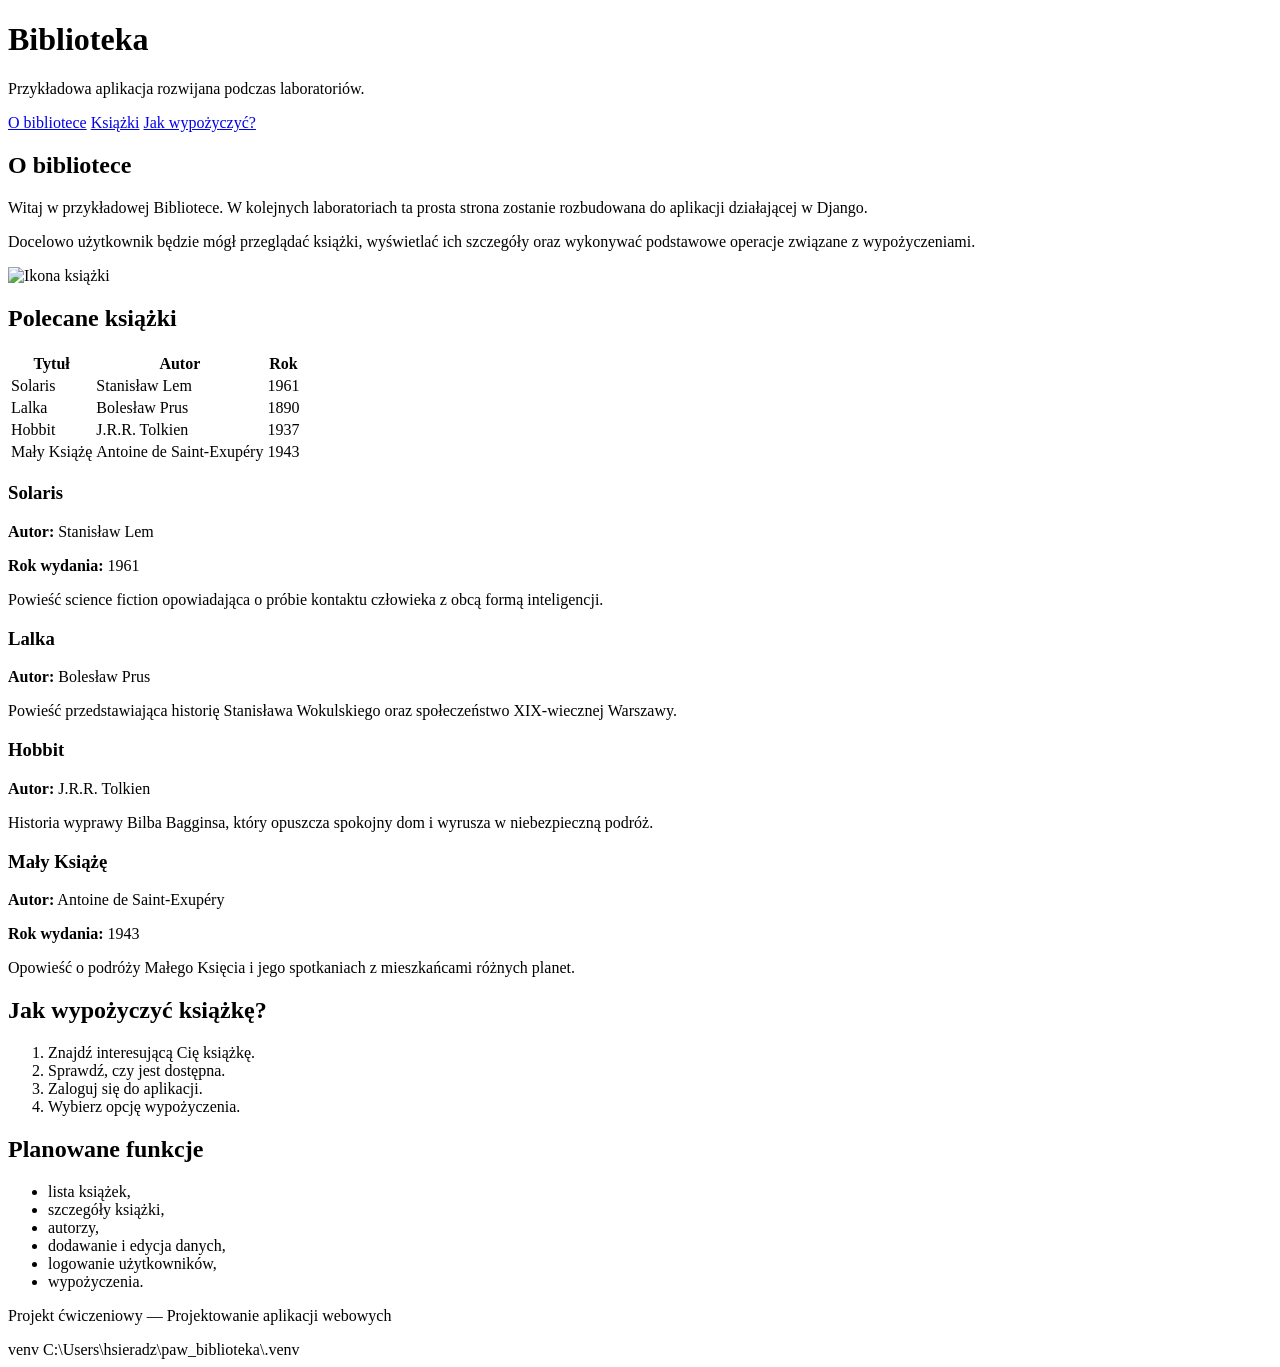
==== frontend/index.html @ b94fd69f "Dodano index.html" ====
<!DOCTYPE html>
<html lang="pl">
<head>
    <meta charset="UTF-8">
    <meta name="viewport" content="width=device-width, initial-scale=1.0">
    <title>Biblioteka</title>
</head>
<body>

    <header>
        <h1>Biblioteka</h1>

        <p>
            Przykładowa aplikacja rozwijana podczas laboratoriów.
        </p>

        <nav>
            <a href="#about">O bibliotece</a>
            <a href="#books">Książki</a>
            <a href="#rules">Jak wypożyczyć?</a>
        </nav>
    </header>

    <main>

        <section id="about">
            <h2>O bibliotece</h2>

            <p>
                Witaj w przykładowej Bibliotece.
                W kolejnych laboratoriach ta prosta strona zostanie
                rozbudowana do aplikacji działającej w Django.
            </p>

            <p>
                Docelowo użytkownik będzie mógł przeglądać książki,
                wyświetlać ich szczegóły oraz wykonywać podstawowe
                operacje związane z wypożyczeniami.
            </p>

            <img
                src="https://as1.ftcdn.net/v2/jpg/05/34/57/80/1000_F_534578021_LNlpDZRTrD1zPXBPe5HbHe4iBOq1Yq5d.jpg"
                alt="Ikona książki"
                width="120"
            >
        </section>

        <section id="books">
            <h2>Polecane książki</h2>

            <table>
                <thead>
                    <tr>
                        <th>Tytuł</th>
                        <th>Autor</th>
                        <th>Rok</th>
                    </tr>
                </thead>
                <tbody>
                    <tr>
                        <td>Solaris</td>
                        <td>Stanisław Lem</td>
                        <td>1961</td>
                    </tr>
                    <tr>
                        <td>Lalka</td>
                        <td>Bolesław Prus</td>
                        <td>1890</td>
                    </tr>
                    <tr>
                        <td>Hobbit</td>
                        <td>J.R.R. Tolkien</td>
                        <td>1937</td>
                    </tr>
                                    <tr>
                    <td>Mały Książę</td>
                    <td>Antoine de Saint-Exupéry</td>
                    <td>1943</td>
                </tr>
                </tbody>
            </table>

            <article>
                <h3>Solaris</h3>

                <div class="book-info">
                    <p>
                        <strong>Autor:</strong> Stanisław Lem
                    </p>

                    <p>
                        <strong>Rok wydania:</strong> 1961
                    </p>
                </div>

                <p>
                    Powieść science fiction opowiadająca o próbie
                    kontaktu człowieka z obcą formą inteligencji.
                </p>
            </article>

            <article>
                <h3>Lalka</h3>

                <p>
                    <strong>Autor:</strong> Bolesław Prus
                </p>

                <p>
                    Powieść przedstawiająca historię Stanisława
                    Wokulskiego oraz społeczeństwo XIX-wiecznej Warszawy.
                </p>
            </article>

            <article>
                <h3>Hobbit</h3>

                <p>
                    <strong>Autor:</strong> J.R.R. Tolkien
                </p>

                <p>
                    Historia wyprawy Bilba Bagginsa, który opuszcza
                    spokojny dom i wyrusza w niebezpieczną podróż.
                </p><article>


        <h3>Mały Książę</h3>

        <div class="book-info">
            <p>
                <strong>Autor:</strong> Antoine de Saint-Exupéry
            </p>

            <p>
                <strong>Rok wydania:</strong> 1943
            </p>
        </div>

        <p>
            Opowieść o podróży Małego Księcia i jego spotkaniach
            z mieszkańcami różnych planet.
        </p>
</article>
            </article>
        </section>

        <section id="rules">
            <h2>Jak wypożyczyć książkę?</h2>

            <ol>
                <li>Znajdź interesującą Cię książkę.</li>
                <li>Sprawdź, czy jest dostępna.</li>
                <li>Zaloguj się do aplikacji.</li>
                <li>Wybierz opcję wypożyczenia.</li>
            </ol>
        </section>

        <section>
            <h2>Planowane funkcje</h2>

            <ul>
                <li>lista książek,</li>
                <li>szczegóły książki,</li>
                <li>autorzy,</li>
                <li>dodawanie i edycja danych,</li>
                <li>logowanie użytkowników,</li>
                <li>wypożyczenia.</li>
            </ul>
        </section>

    </main>

    <footer>
        <p>
            Projekt ćwiczeniowy — Projektowanie aplikacji webowych
        </p>
    </footer>

</body>
</html>venv C:\Users\hsieradz\paw_biblioteka\.venv
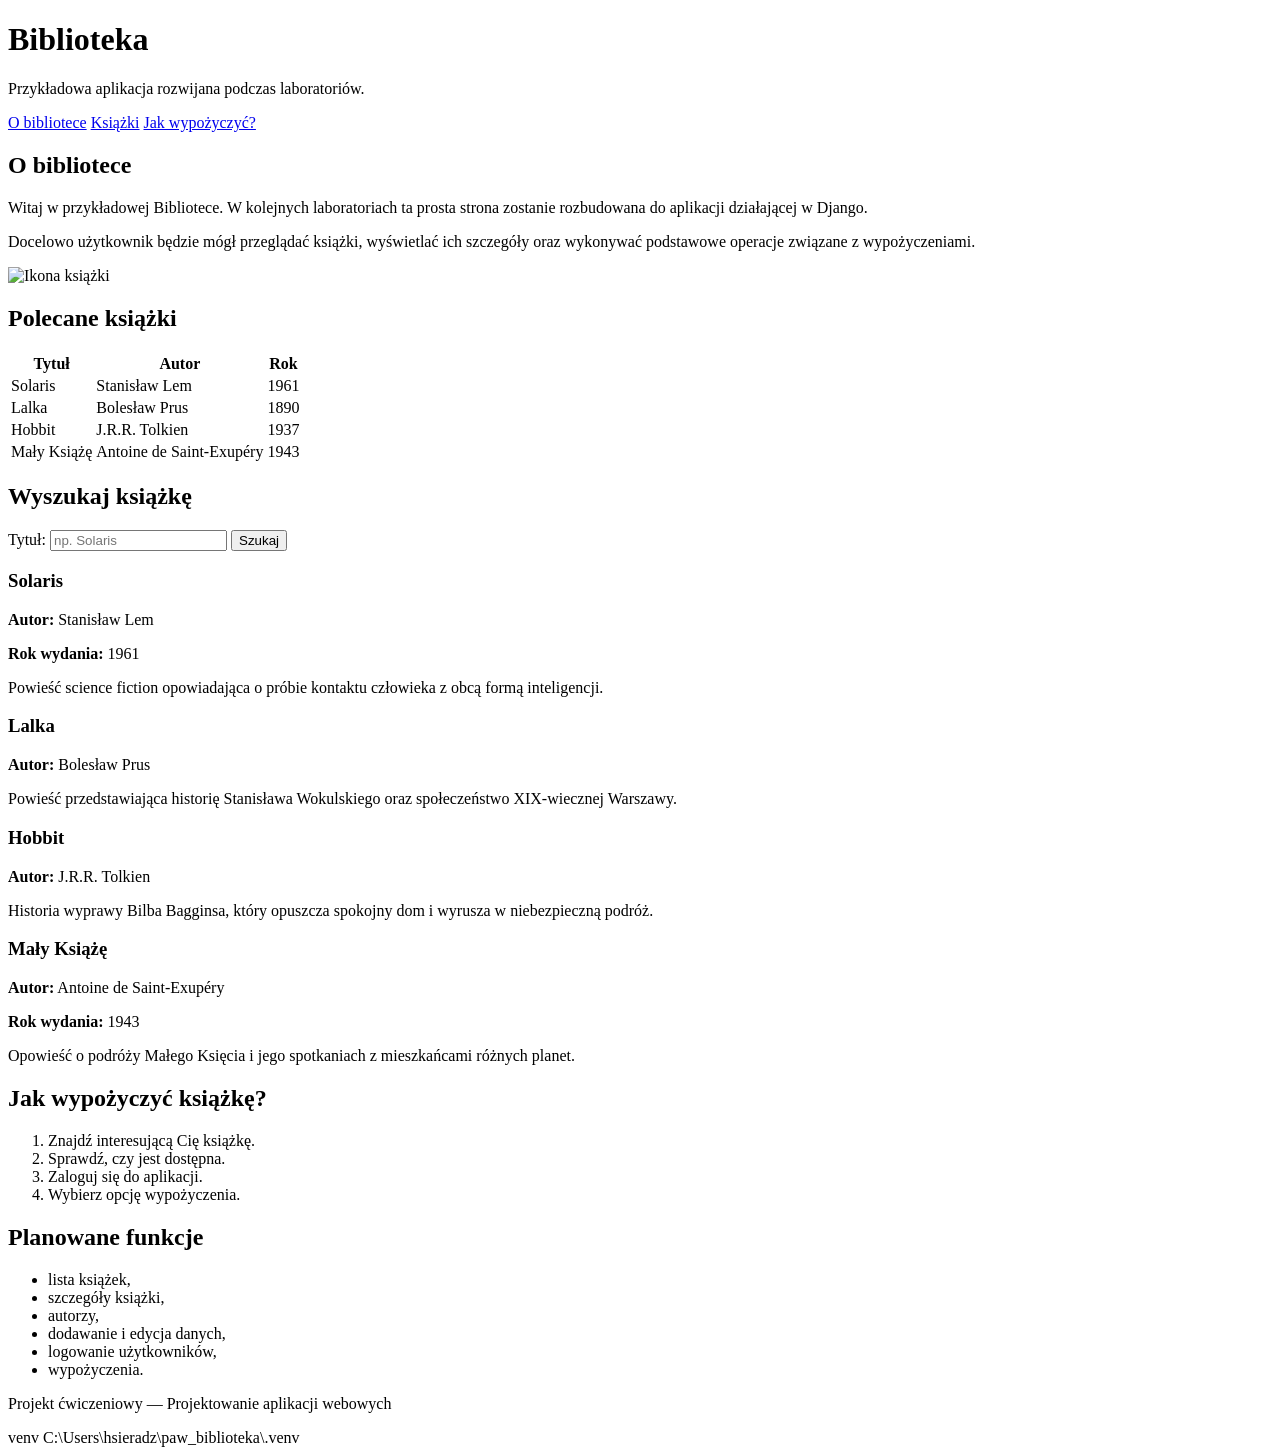
==== commit 7ef3634e: "Dodano add_book.html i zmodyfikowano index.html" ====
--- a/frontend/index.html
+++ b/frontend/index.html
@@ -79,7 +79,24 @@
                 </tr>
                 </tbody>
             </table>
+<section id="search">
+    <h2>Wyszukaj książkę</h2>
 
+    <form method="get">
+        <label for="query">Tytuł:</label>
+
+        <input
+            type="text"
+            id="query"
+            name="query"
+            placeholder="np. Solaris"
+        >
+
+        <button type="submit">
+            Szukaj
+        </button>
+    </form>
+</section>
             <article>
                 <h3>Solaris</h3>
 
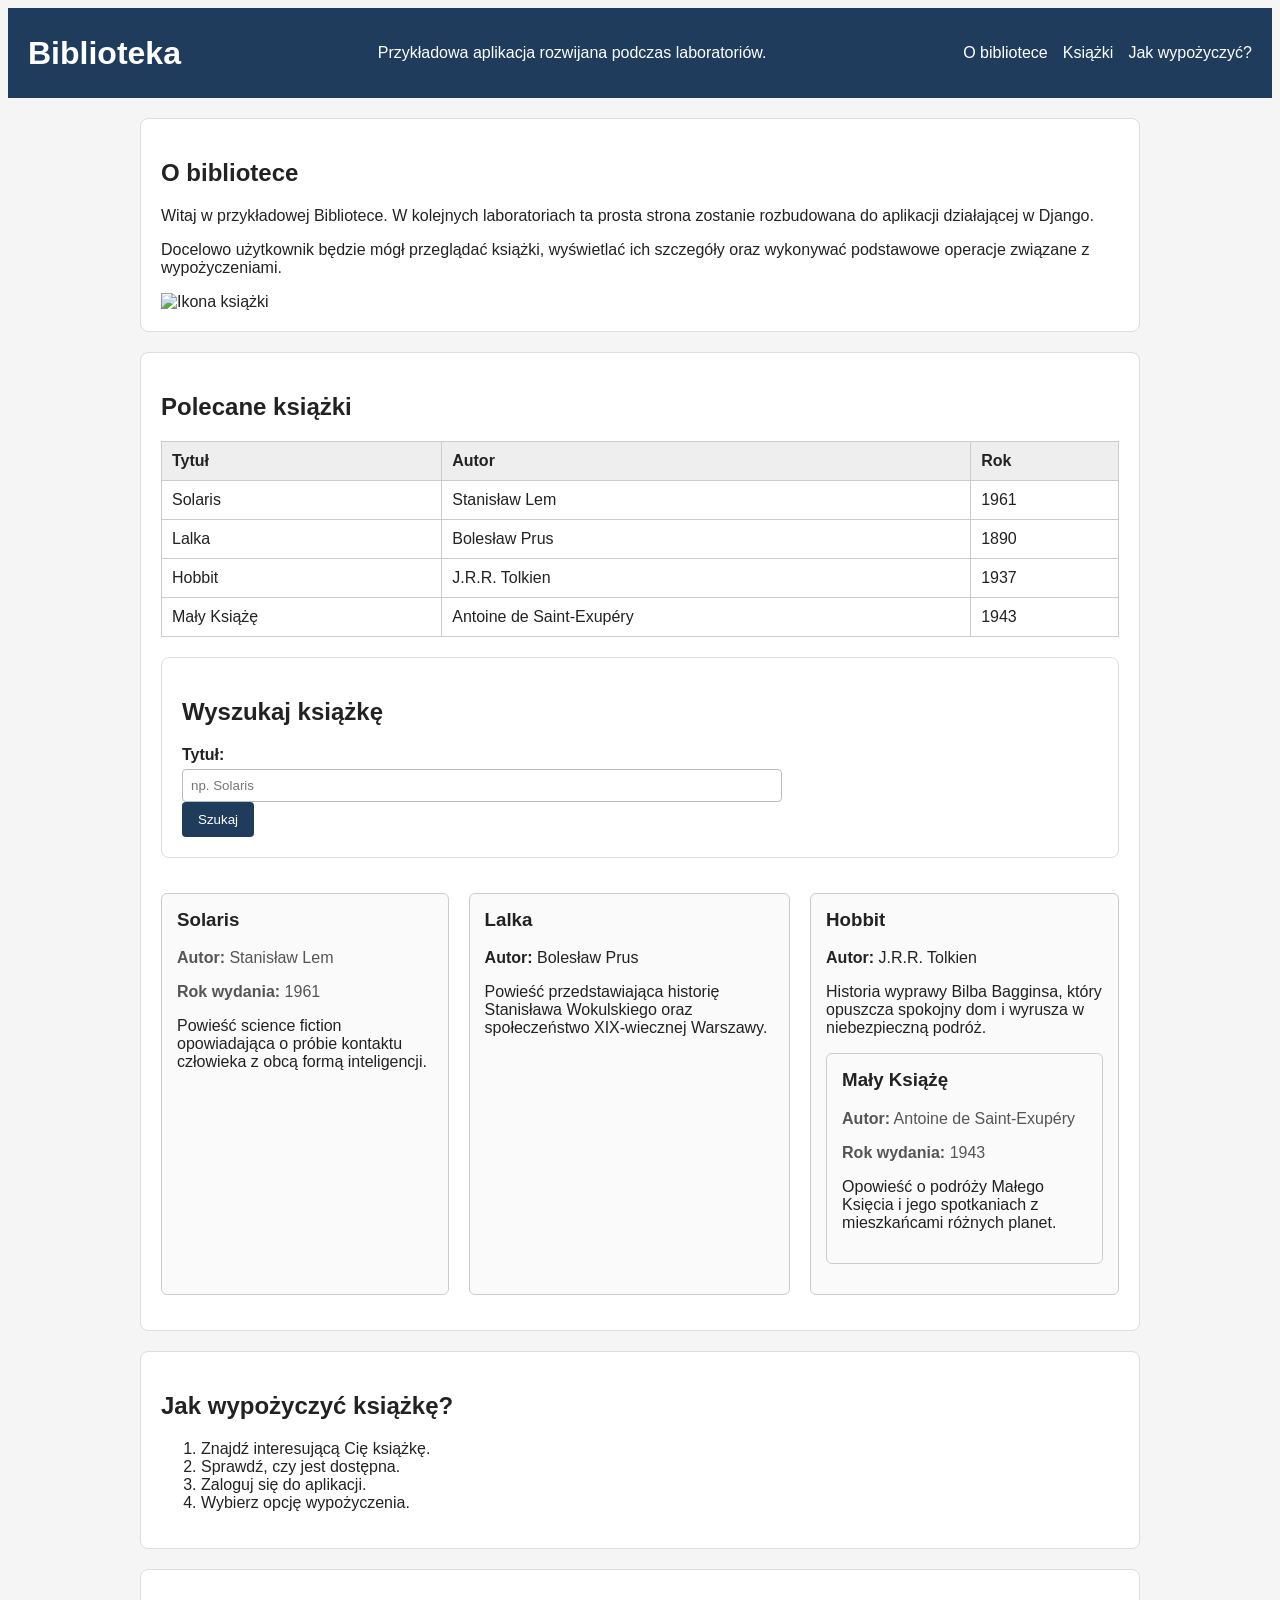
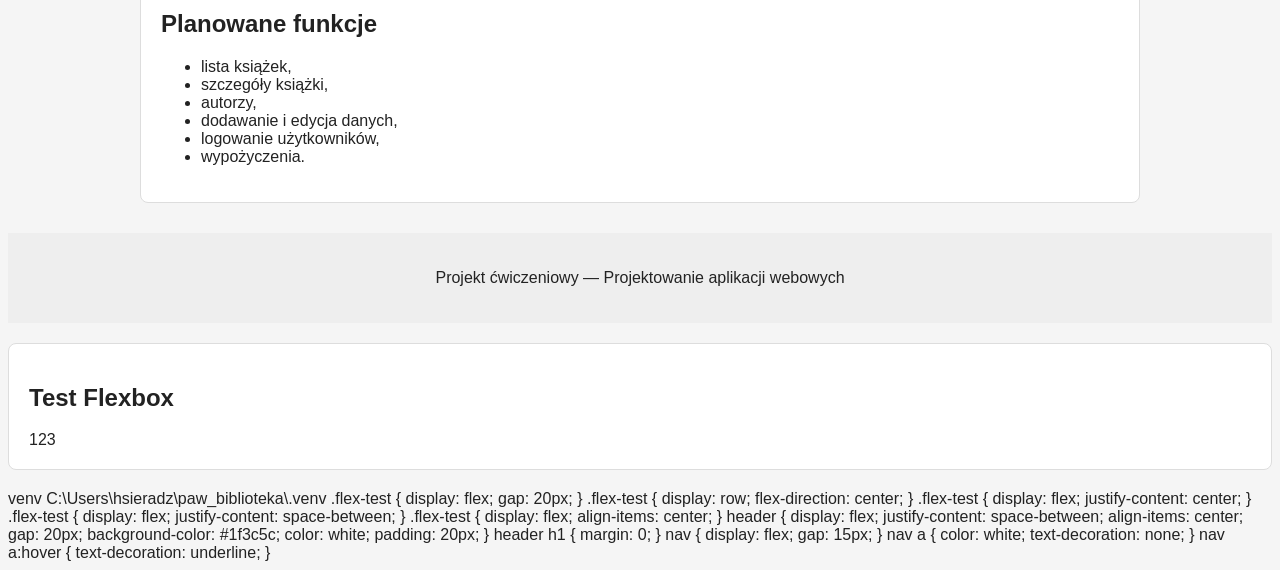
==== commit 185e97f8: "Dodano arkusze stylow" ====
--- a/frontend/index.html
+++ b/frontend/index.html
@@ -4,6 +4,7 @@
     <meta charset="UTF-8">
     <meta name="viewport" content="width=device-width, initial-scale=1.0">
     <title>Biblioteka</title>
+    <link rel="stylesheet" href="css/styles.css">
 </head>
 <body>
 
@@ -97,7 +98,8 @@
         </button>
     </form>
 </section>
-            <article>
+<div class="book-list">
+            <article class="book-card">
                 <h3>Solaris</h3>
 
                 <div class="book-info">
@@ -116,7 +118,7 @@
                 </p>
             </article>
 
-            <article>
+            <article class="book-card">
                 <h3>Lalka</h3>
 
                 <p>
@@ -129,7 +131,7 @@
                 </p>
             </article>
 
-            <article>
+            <article class="book-card">
                 <h3>Hobbit</h3>
 
                 <p>
@@ -139,7 +141,7 @@
                 <p>
                     Historia wyprawy Bilba Bagginsa, który opuszcza
                     spokojny dom i wyrusza w niebezpieczną podróż.
-                </p><article>
+                </p><article class="book-card">
 
 
         <h3>Mały Książę</h3>
@@ -194,5 +196,69 @@
         </p>
     </footer>
 
+    <section>
+    <h2>Test Flexbox</h2>
+
+    <div class="flex-test">
+        <div>1</div>
+        <div>2</div>
+        <div>3</div>
+    </div>
+</section>
+
 </body>
 </html>venv C:\Users\hsieradz\paw_biblioteka\.venv
+.flex-test {
+    display: flex;
+    gap: 20px;
+}
+.flex-test {
+    display: row;
+    flex-direction: center;
+}
+.flex-test {
+    display: flex;
+
+    justify-content: center;
+}
+.flex-test {
+    display: flex;
+
+    justify-content: space-between;
+}
+.flex-test {
+    display: flex;
+
+    align-items: center;
+}
+header {
+    display: flex;
+
+    justify-content: space-between;
+    align-items: center;
+
+    gap: 20px;
+
+    background-color: #1f3c5c;
+    color: white;
+
+    padding: 20px;
+}
+
+header h1 {
+    margin: 0;
+}
+
+nav {
+    display: flex;
+    gap: 15px;
+}
+
+nav a {
+    color: white;
+    text-decoration: none;
+}
+
+nav a:hover {
+    text-decoration: underline;
+}
--- a/frontend/css/styles.css
+++ b/frontend/css/styles.css
@@ -0,0 +1,174 @@
+body {
+    background-color: #f5f5f5;
+    color: #222222;
+
+    font-family: Arial, Helvetica, sans-serif;
+}
+main {
+    width: 90%;
+    max-width: 1000px;
+
+    margin: 0 auto;
+}
+section {
+    background-color: white;
+
+    margin: 20px 0;
+    padding: 20px;
+
+    border: 1px solid #dddddd;
+    border-radius: 8px;
+}
+header {
+    display: flex;
+
+    justify-content: space-between;
+    align-items: center;
+
+    gap: 20px;
+
+    background-color: #1f3c5c;
+    color: white;
+
+    padding: 20px;
+}
+
+header h1 {
+    margin: 0;
+}
+
+nav {
+    display: flex;
+    gap: 15px;
+}
+
+nav a {
+    color: white;
+    text-decoration: none;
+}
+
+nav a:hover {
+    text-decoration: underline;
+}
+header {
+    background-color: #1f3c5c;
+    color: white;
+
+    padding: 20px;
+}
+nav {
+    display: flex;
+    gap: 15px;
+}
+nav a {
+    color: white;
+    text-decoration: none;
+}
+nav a:hover {
+    text-decoration: underline;
+}
+.book-card {
+    border: 1px solid #cccccc;
+    border-radius: 6px;
+
+    padding: 15px;
+    margin: 15px 0;
+
+    background-color: #fafafa;
+}
+.book-card h3 {
+    margin-top: 0;
+}
+.book-info {
+    color: #555555;
+}
+img {
+    max-width: 100%;
+    height: auto;
+}
+table {
+    width: 100%;
+    border-collapse: collapse;
+
+    margin: 20px 0;
+}
+th,
+td {
+    border: 1px solid #cccccc;
+    padding: 10px;
+    text-align: left;
+}
+th {
+    background-color: #eeeeee;
+}
+form {
+    max-width: 600px;
+}
+form div {
+    margin-bottom: 15px;
+}
+label {
+    display: block;
+    margin-bottom: 5px;
+
+    font-weight: bold;
+}
+input,
+select,
+textarea {
+    width: 100%;
+
+    padding: 8px;
+
+    border: 1px solid #bbbbbb;
+    border-radius: 4px;
+
+    box-sizing: border-box;
+}
+button {
+    background-color: #1f3c5c;
+    color: white;
+
+    border: none;
+    border-radius: 4px;
+
+    padding: 10px 16px;
+
+    cursor: pointer;
+}
+footer {
+    margin-top: 30px;
+    padding: 20px;
+
+    text-align: center;
+
+    background-color: #eeeeee;
+}
+.flex-test {
+    display: flex;
+}
+.book-list {
+    display: flex;
+
+    gap: 20px;
+}
+@media (max-width: 700px) {
+
+    header {
+        flex-direction: column;
+        align-items: flex-start;
+    }
+
+}
+@media (max-width: 700px) {
+
+    header {
+        flex-direction: column;
+        align-items: flex-start;
+    }
+
+    nav {
+        flex-direction: column;
+    }
+
+}
